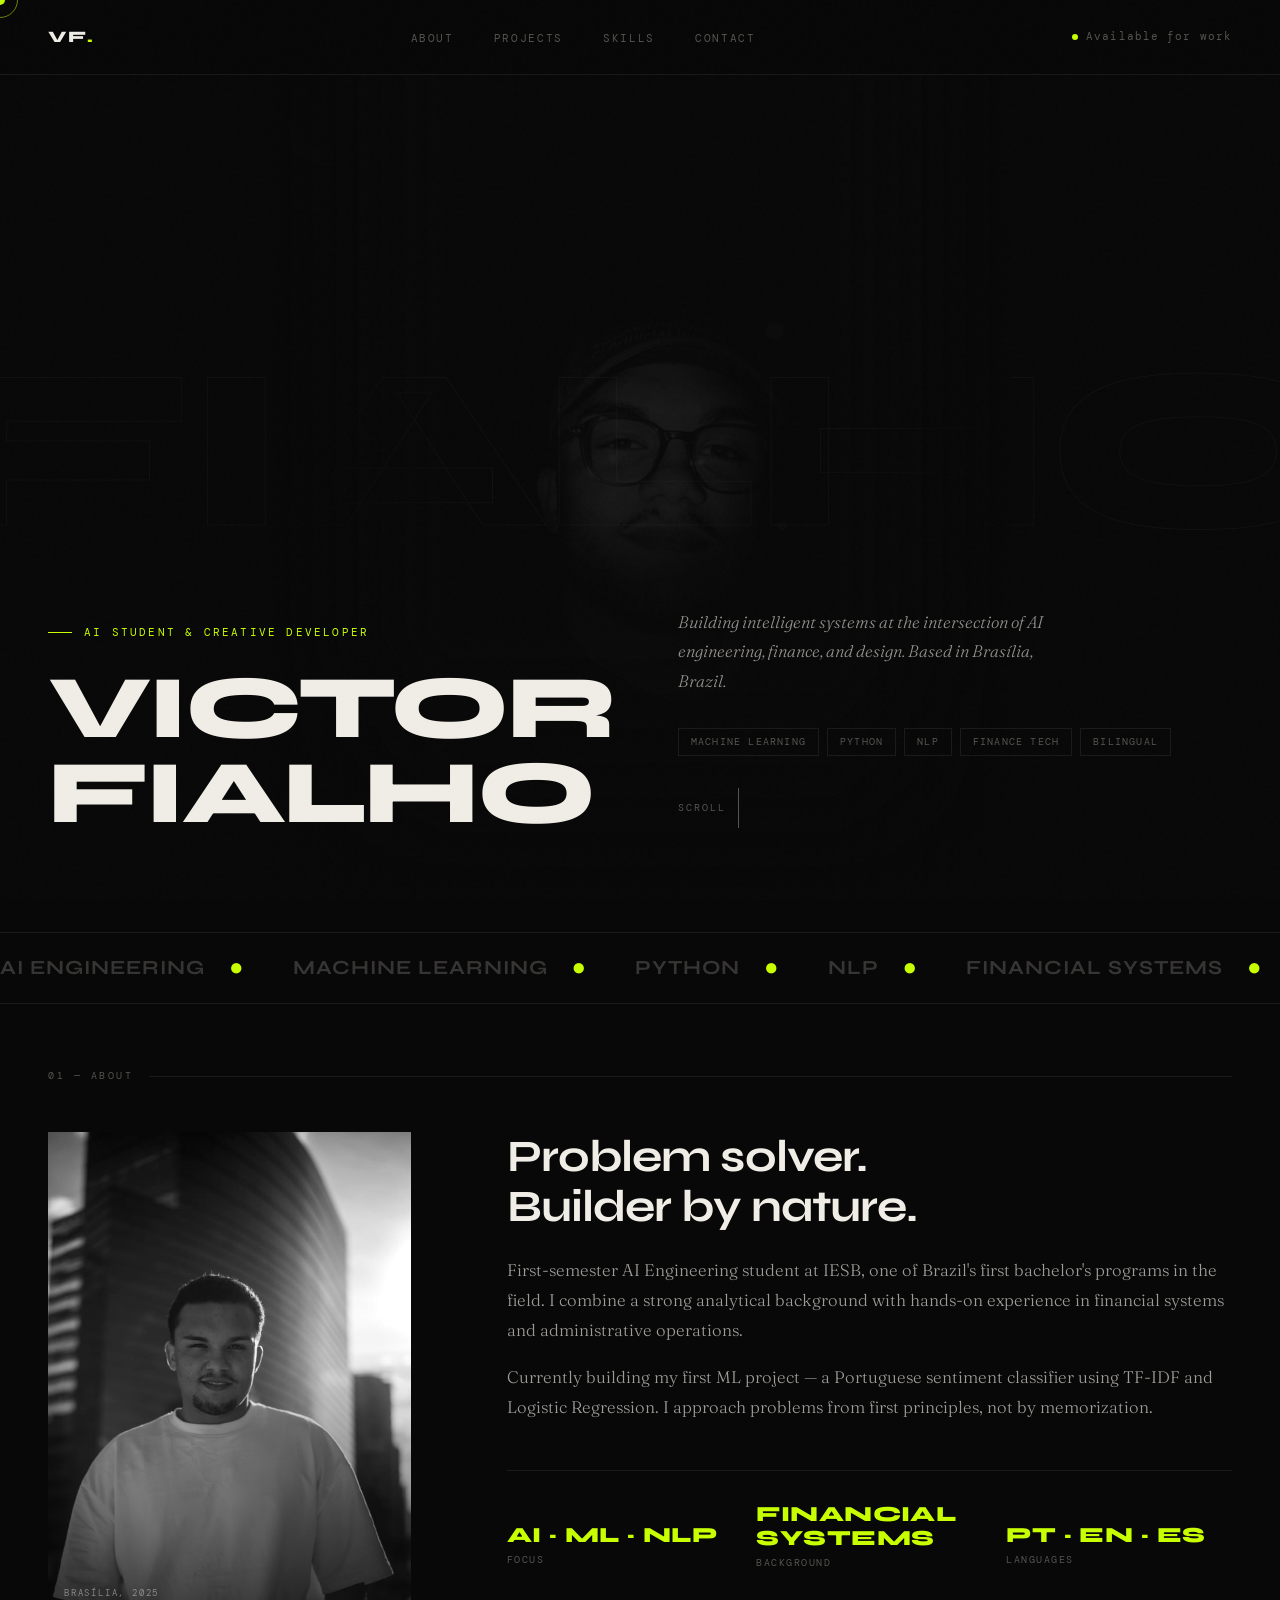
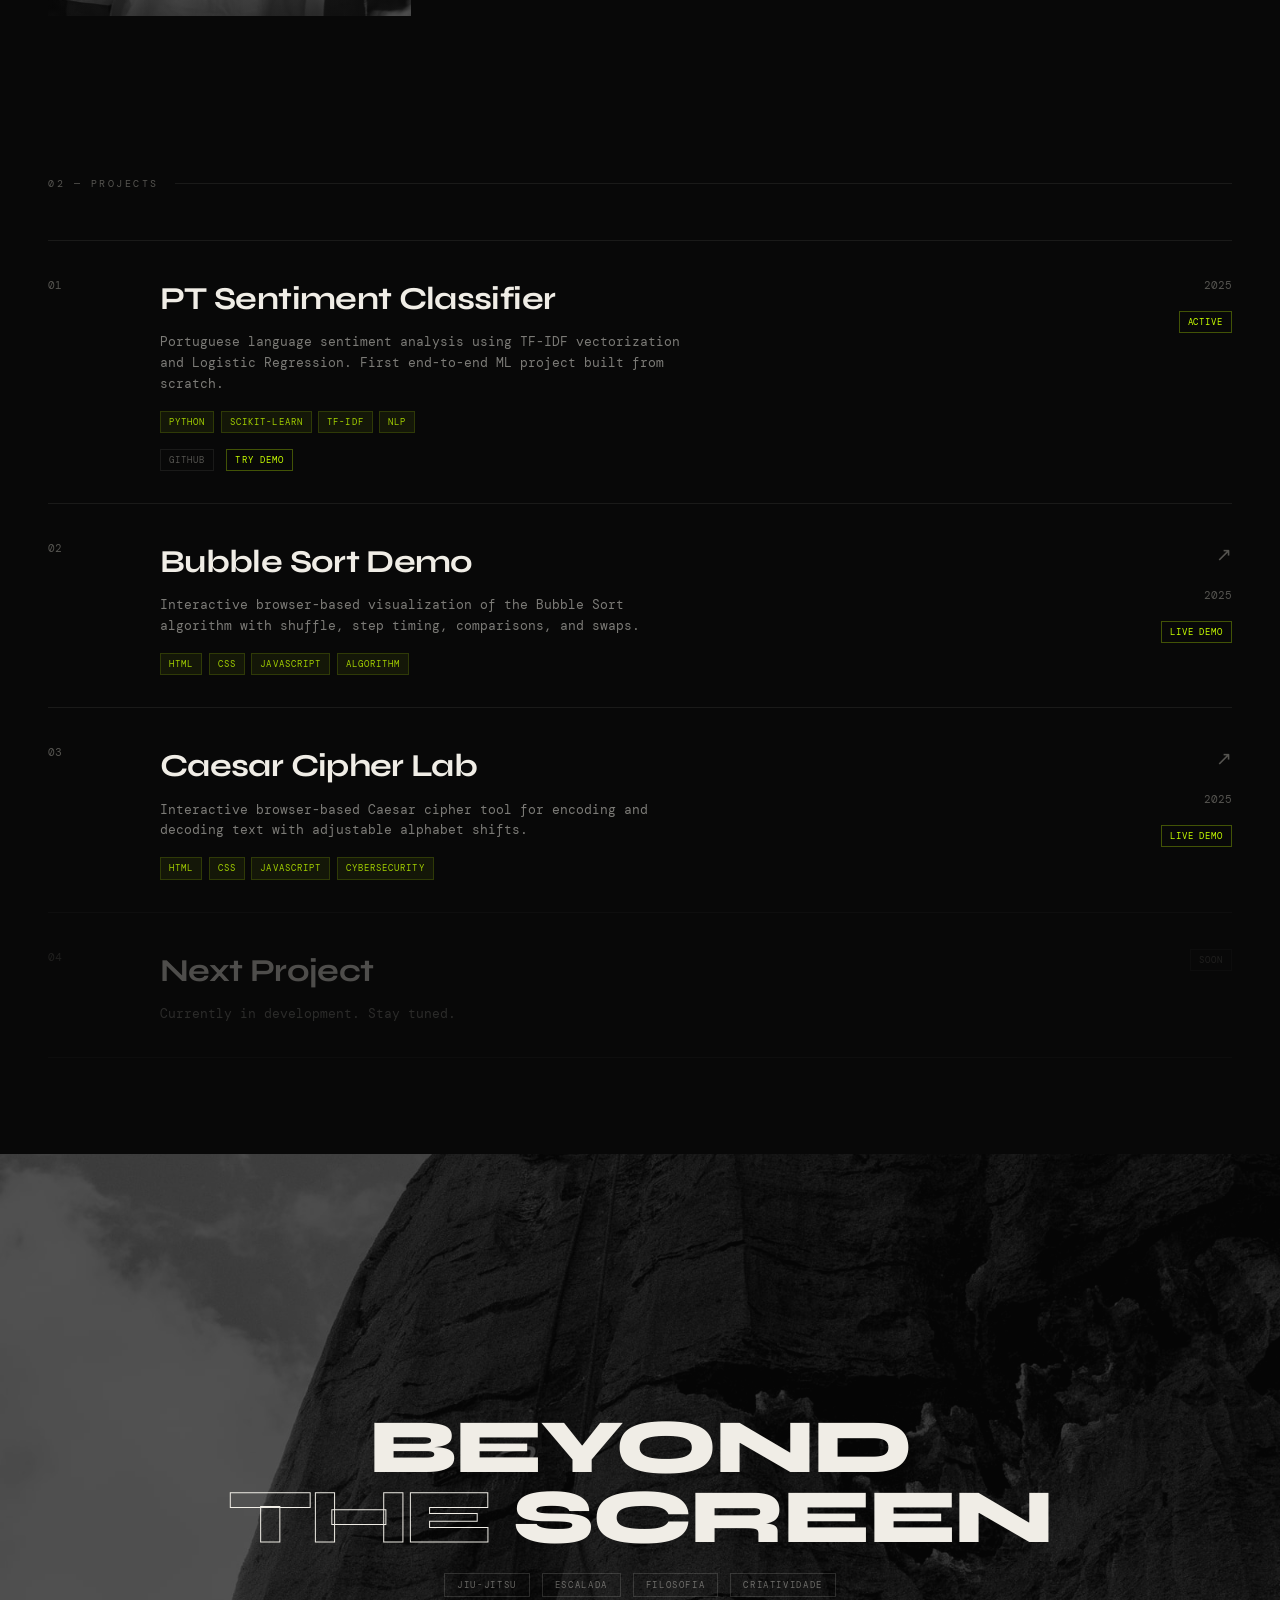
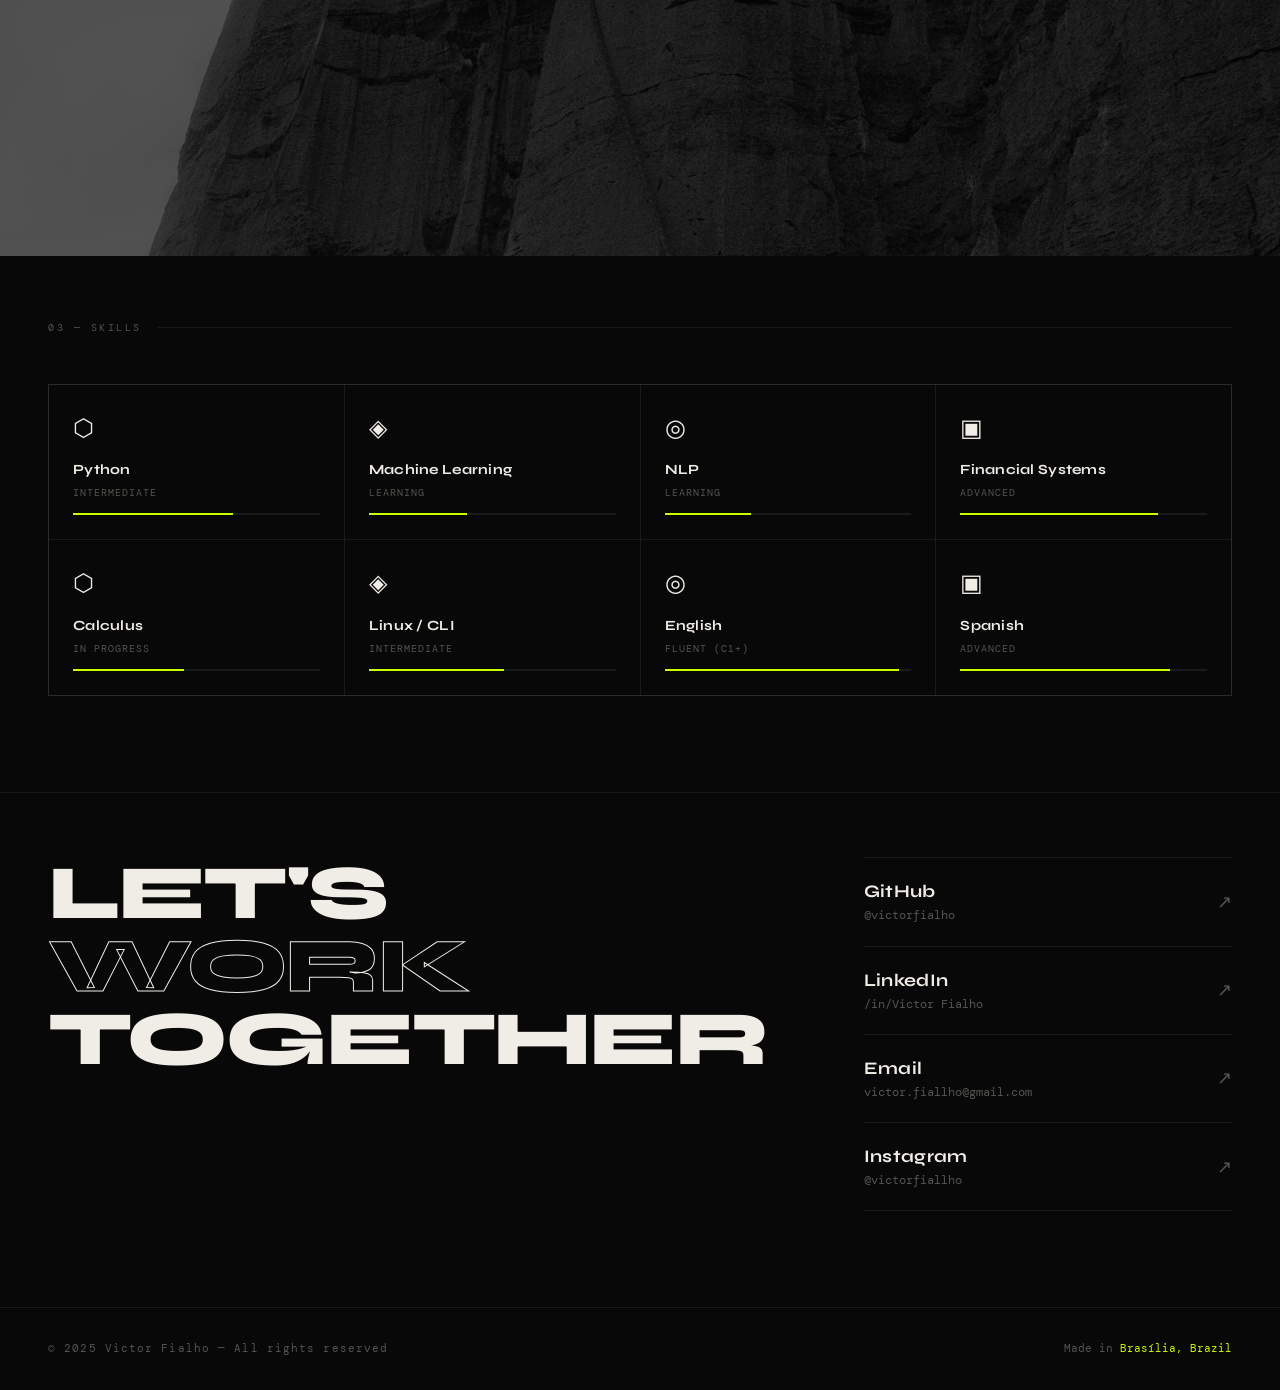
==== index.html @ 5114e97c "Fix mobile About: hide photo, fix stats to 3 columns" ====
<!DOCTYPE html>
<html lang="pt-BR">
<head>
  <meta charset="UTF-8" />
  <meta name="viewport" content="width=device-width, initial-scale=1.0" />
  <title>Victor Fialho — AI Engineer & Developer</title>
  <link rel="preconnect" href="https://fonts.googleapis.com">
  <link rel="preconnect" href="https://fonts.gstatic.com" crossorigin>
  <link href="https://fonts.googleapis.com/css2?family=Syne:wght@400;700;800&family=DM+Mono:ital,wght@0,300;0,400;1,300&family=Fraunces:opsz,wght@9..144,300;9..144,400&display=swap" rel="stylesheet">
  <style>
    :root {
      --black: #080808;
      --white: #f0ede6;
      --accent: #c8ff00;
      --accent-dim: #a3d000;
      --muted: #555450;
      --border: rgba(240,237,230,0.08);
      --card-bg: #111110;
    }
 
    *, *::before, *::after { box-sizing: border-box; margin: 0; padding: 0; }
 
    html { scroll-behavior: smooth; overflow-x: hidden; }

    body {
      background: var(--black);
      color: var(--white);
      font-family: 'DM Mono', monospace;
      font-size: 14px;
      line-height: 1.6;
      -webkit-font-smoothing: antialiased;
      overflow-x: hidden;
      cursor: none;
    }
    .cursor {
      position: fixed;
      width: 10px;
      height: 10px;
      background: var(--accent);
      border-radius: 50%;
      pointer-events: none;
      z-index: 9999;
      transform: translate(-50%, -50%);
      transition: transform 0.1s ease, width 0.2s ease, height 0.2s ease, opacity 0.2s ease;
      mix-blend-mode: difference;
    }
    .cursor-ring {
      position: fixed;
      width: 36px;
      height: 36px;
      border: 1px solid var(--accent);
      border-radius: 50%;
      pointer-events: none;
      z-index: 9998;
      transform: translate(-50%, -50%);
      transition: transform 0.15s ease, width 0.3s ease, height 0.3s ease, opacity 0.3s ease;
      opacity: 0.5;
    }
    body:has(a:hover) .cursor-ring,
    body:has(button:hover) .cursor-ring { width: 56px; height: 56px; opacity: 0.8; }
 
    a, button { cursor: none; }
 
    body::before {
      content: '';
      position: fixed;
      inset: 0;
      background-image: url("data:image/svg+xml,%3Csvg viewBox='0 0 256 256' xmlns='http://www.w3.org/2000/svg'%3E%3Cfilter id='noise'%3E%3CfeTurbulence type='fractalNoise' baseFrequency='0.9' numOctaves='4' stitchTiles='stitch'/%3E%3C/filter%3E%3Crect width='100%25' height='100%25' filter='url(%23noise)' opacity='0.04'/%3E%3C/svg%3E");
      pointer-events: none;
      z-index: 1000;
      opacity: 0.4;
    }
    nav {
      position: fixed;
      top: 0;
      left: 0;
      right: 0;
      z-index: 100;
      display: flex;
      justify-content: space-between;
      align-items: center;
      padding: 1.5rem 3rem;
      border-bottom: 1px solid var(--border);
      backdrop-filter: blur(20px);
      background: rgba(8,8,8,0.7);
    }
    .nav-logo {
      font-family: 'Syne', sans-serif;
      font-weight: 800;
      font-size: 1rem;
      letter-spacing: 0.08em;
      text-transform: uppercase;
      color: var(--white);
      text-decoration: none;
    }
    .nav-logo span { color: var(--accent); }
    .nav-links { display: flex; gap: 2.5rem; list-style: none; }
    .nav-links a {
      text-decoration: none;
      font-size: 11px;
      letter-spacing: 0.15em;
      text-transform: uppercase;
      color: var(--muted);
      transition: color 0.2s ease;
    }
    .nav-links a:hover { color: var(--white); }
    .nav-status {
      display: flex;
      align-items: center;
      gap: 0.5rem;
      font-size: 11px;
      letter-spacing: 0.1em;
      color: var(--muted);
    }
    .status-dot {
      width: 6px; height: 6px;
      background: var(--accent);
      border-radius: 50%;
      animation: pulse 2s infinite;
    }
    @keyframes pulse {
      0%, 100% { opacity: 1; }
      50% { opacity: 0.3; }
    }
    .hero {
      min-height: 100vh;
      display: flex;
      align-items: flex-end;
      padding: 0 3rem 4rem;
      position: relative;
      overflow: hidden;
    }
    .hero-bg-text {
      position: absolute;
      top: 50%;
      left: 50%;
      transform: translate(-50%, -50%);
      font-family: 'Syne', sans-serif;
      font-weight: 800;
      font-size: clamp(80px, 18vw, 280px);
      color: transparent;
      -webkit-text-stroke: 1px rgba(240,237,230,0.04);
      white-space: nowrap;
      pointer-events: none;
      user-select: none;
      letter-spacing: -0.02em;
    }
    .hero-grid {
      display: grid;
      grid-template-columns: 1fr 1fr;
      width: 100%;
      gap: 4rem;
      align-items: end;
    }
    .hero-eyebrow {
      font-size: 11px;
      letter-spacing: 0.2em;
      text-transform: uppercase;
      color: var(--accent);
      margin-bottom: 1.5rem;
      display: flex;
      align-items: center;
      gap: 0.75rem;
    }
    .hero-eyebrow::before {
      content: '';
      display: block;
      width: 24px;
      height: 1px;
      background: var(--accent);
    }
    .hero-title {
      font-family: 'Syne', sans-serif;
      font-weight: 800;
      font-size: clamp(48px, 7vw, 96px);
      line-height: 0.95;
      letter-spacing: -0.03em;
      text-transform: uppercase;
      animation: fadeUp 1s ease forwards;
    }
    .hero-title .line { display: block; overflow: hidden; }
    .hero-title .line span {
      display: block;
      animation: slideUp 0.8s cubic-bezier(0.16, 1, 0.3, 1) forwards;
      opacity: 0;
      transform: translateY(100%);
    }
    .hero-title .line:nth-child(1) span { animation-delay: 0.1s; }
    .hero-title .line:nth-child(2) span { animation-delay: 0.2s; }
    .hero-title .line:nth-child(3) span { animation-delay: 0.3s; }
    @keyframes slideUp {
      to { opacity: 1; transform: translateY(0); }
    }
    .hero-right {
      display: flex;
      flex-direction: column;
      justify-content: flex-end;
      gap: 2rem;
      padding-bottom: 0.5rem;
    }
    .hero-desc {
      font-family: 'Fraunces', serif;
      font-size: 1.05rem;
      line-height: 1.75;
      color: rgba(240,237,230,0.6);
      max-width: 380px;
      font-style: italic;
      font-weight: 300;
    }
    .hero-tags {
      display: flex;
      flex-wrap: wrap;
      gap: 0.5rem;
    }
    .tag {
      font-size: 10px;
      letter-spacing: 0.12em;
      text-transform: uppercase;
      padding: 5px 12px;
      border: 1px solid var(--border);
      color: var(--muted);
      transition: all 0.2s ease;
    }
    .tag:hover { border-color: var(--accent); color: var(--accent); }
    .hero-scroll {
      font-size: 10px;
      letter-spacing: 0.2em;
      text-transform: uppercase;
      color: var(--muted);
      display: flex;
      align-items: center;
      gap: 0.75rem;
    }
    .hero-scroll::after {
      content: '';
      display: block;
      width: 1px;
      height: 40px;
      background: var(--muted);
      animation: scrollLine 1.5s ease infinite alternate;
    }
    @keyframes scrollLine { to { height: 16px; opacity: 0.3; } }
    .divider {
      width: 100%;
      height: 1px;
      background: var(--border);
    }
    .section-label {
      font-size: 10px;
      letter-spacing: 0.25em;
      text-transform: uppercase;
      color: var(--muted);
      display: flex;
      align-items: center;
      gap: 1rem;
      padding: 0 3rem;
      margin: 4rem 0 3rem;
    }
    .section-label::after {
      content: '';
      flex: 1;
      height: 1px;
      background: var(--border);
    }
    .about {
      padding: 0 3rem 6rem;
      display: grid;
      grid-template-columns: 1fr 2fr;
      gap: 6rem;
      align-items: start;
    }
    .about-num {
      font-family: 'Syne', sans-serif;
      font-weight: 800;
      font-size: clamp(60px, 8vw, 120px);
      color: transparent;
      -webkit-text-stroke: 1px rgba(240,237,230,0.15);
      line-height: 1;
      letter-spacing: -0.04em;
    }
    .about-heading {
      font-family: 'Syne', sans-serif;
      font-weight: 700;
      font-size: clamp(28px, 3.5vw, 48px);
      line-height: 1.1;
      letter-spacing: -0.02em;
      margin-bottom: 1.5rem;
    }
    .about-text {
      font-family: 'Fraunces', serif;
      font-size: 1.05rem;
      line-height: 1.8;
      color: rgba(240,237,230,0.65);
      font-weight: 300;
      margin-bottom: 1rem;
    }
    .about-stats {
      display: grid;
      grid-template-columns: repeat(3, 1fr);
      gap: 1.5rem;
      margin-top: 3rem;
      padding-top: 2rem;
      border-top: 1px solid var(--border);
    }
    .stat-num {
      font-family: 'Syne', sans-serif;
      font-weight: 800;
      font-size: clamp(1rem, 1.8vw, 1.35rem);
      color: var(--accent);
      letter-spacing: 0.02em;
      text-transform: uppercase;
      line-height: 1.1;
      min-height: 2.8rem;
      display: flex;
      align-items: flex-end;
    }
    .stat-label {
      font-size: 10px;
      letter-spacing: 0.15em;
      text-transform: uppercase;
      color: var(--muted);
      margin-top: 4px;
    }
 
    .projects { padding: 0 3rem 6rem; }
    .project-list { display: flex; flex-direction: column; }
    .project-item {
      border-top: 1px solid var(--border);
      padding: 2rem 0;
      display: grid;
      grid-template-columns: 80px 1fr auto;
      gap: 2rem;
      align-items: start;
      transition: background 0.3s ease;
      cursor: pointer;
      text-decoration: none;
      color: inherit;
    }
    .project-item:last-child { border-bottom: 1px solid var(--border); }
    .project-item:hover .project-num { color: var(--accent); }
    .project-item:hover .project-title { letter-spacing: -0.01em; }
    .project-item:hover .project-arrow { transform: translate(4px, -4px); }
    .project-num {
      font-family: 'DM Mono', monospace;
      font-size: 11px;
      color: var(--muted);
      transition: color 0.2s ease;
      padding-top: 4px;
    }
    .project-title {
      font-family: 'Syne', sans-serif;
      font-weight: 700;
      font-size: clamp(20px, 2.5vw, 32px);
      letter-spacing: -0.02em;
      transition: letter-spacing 0.3s ease;
      margin-bottom: 0.5rem;
    }
    .project-desc {
      font-size: 13px;
      color: rgba(240,237,230,0.5);
      line-height: 1.6;
      max-width: 520px;
    }
    .project-tech {
      display: flex;
      flex-wrap: wrap;
      gap: 0.4rem;
      margin-top: 1rem;
    }
    .tech-badge {
      font-size: 9px;
      letter-spacing: 0.12em;
      text-transform: uppercase;
      padding: 3px 8px;
      background: rgba(200,255,0,0.06);
      border: 1px solid rgba(200,255,0,0.15);
      color: var(--accent-dim);
    }
    .project-right { display: flex; flex-direction: column; align-items: flex-end; gap: 1rem; padding-top: 4px; }
    .project-arrow {
      font-size: 1.2rem;
      transition: transform 0.3s cubic-bezier(0.16,1,0.3,1);
      color: var(--muted);
    }
    .project-year {
      font-size: 11px;
      color: var(--muted);
    }
    .project-status {
      font-size: 9px;
      letter-spacing: 0.1em;
      text-transform: uppercase;
      padding: 3px 8px;
      border: 1px solid var(--border);
      color: var(--muted);
    }
    .project-status.active {
      border-color: rgba(200,255,0,0.3);
      color: var(--accent);
    }
    .project-link {
      font-size: 9px;
      letter-spacing: 0.12em;
      text-transform: uppercase;
      padding: 3px 8px;
      border: 1px solid var(--border);
      color: var(--muted);
      text-decoration: none;
      transition: all 0.2s ease;
      display: inline-block;
    }
    .project-link:hover {
      border-color: var(--accent);
      color: var(--accent);
    }
    .project-link.demo {
      border-color: rgba(200,255,0,0.3);
      color: var(--accent);
    }
    .project-link.demo:hover {
      background: rgba(200,255,0,0.08);
    }
    .skills { padding: 0 3rem 6rem; }
    .skills-grid {
      display: grid;
      grid-template-columns: repeat(4, 1fr);
      gap: 1px;
      background: var(--border);
      border: 1px solid var(--border);
    }
    .skill-cell {
      background: var(--black);
      padding: 1.5rem;
      transition: background 0.2s ease;
    }
    .skill-cell:hover { background: var(--card-bg); }
    .skill-icon {
      font-size: 1.5rem;
      margin-bottom: 0.75rem;
      display: block;
    }
    .skill-name {
      font-family: 'Syne', sans-serif;
      font-weight: 700;
      font-size: 0.875rem;
      letter-spacing: 0.02em;
      margin-bottom: 0.25rem;
    }
    .skill-level {
      font-size: 10px;
      letter-spacing: 0.1em;
      text-transform: uppercase;
      color: var(--muted);
      margin-bottom: 0.75rem;
    }
    .skill-bar {
      height: 2px;
      background: rgba(240,237,230,0.08);
      position: relative;
      overflow: hidden;
    }
    .skill-bar-fill {
      position: absolute;
      left: 0; top: 0; bottom: 0;
      background: var(--accent);
      transition: width 1s cubic-bezier(0.16, 1, 0.3, 1);
    }
    .contact {
      padding: 4rem 3rem 6rem;
      border-top: 1px solid var(--border);
    }
    .contact-inner {
      display: grid;
      grid-template-columns: 1fr 1fr;
      gap: 6rem;
      align-items: start;
    }
    .contact-heading {
      font-family: 'Syne', sans-serif;
      font-weight: 800;
      font-size: clamp(40px, 6vw, 80px);
      line-height: 0.95;
      letter-spacing: -0.03em;
      text-transform: uppercase;
    }
    .contact-heading em {
      font-style: normal;
      -webkit-text-stroke: 1px var(--white);
      color: transparent;
    }
    .contact-links { display: flex; flex-direction: column; gap: 0; }
    .contact-link {
      display: flex;
      justify-content: space-between;
      align-items: center;
      padding: 1.25rem 0;
      border-bottom: 1px solid var(--border);
      text-decoration: none;
      color: inherit;
      transition: all 0.2s ease;
    }
    .contact-link:first-child { border-top: 1px solid var(--border); }
    .contact-link:hover .contact-link-label { color: var(--accent); }
    .contact-link:hover .contact-link-arrow { transform: translate(4px, -4px); }
    .contact-link-label {
      font-family: 'Syne', sans-serif;
      font-weight: 700;
      font-size: 1.1rem;
      letter-spacing: 0.02em;
      transition: color 0.2s ease;
    }
    .contact-link-handle {
      font-size: 12px;
      color: var(--muted);
    }
    .contact-link-arrow {
      font-size: 1.1rem;
      color: var(--muted);
      transition: transform 0.3s cubic-bezier(0.16,1,0.3,1);
    }
    footer {
      padding: 2rem 3rem;
      display: flex;
      justify-content: space-between;
      align-items: center;
      border-top: 1px solid var(--border);
    }
    .footer-copy {
      font-size: 11px;
      color: var(--muted);
      letter-spacing: 0.1em;
    }
    .footer-made {
      font-size: 11px;
      color: var(--muted);
    }
    .footer-made span { color: var(--accent); }
 
    /* MARQUEE */
    .marquee-wrap {
      overflow: hidden;
      border-top: 1px solid var(--border);
      border-bottom: 1px solid var(--border);
      padding: 1rem 0;
      margin: 2rem 0;
    }
    .marquee-track {
      display: flex;
      animation: marquee 20s linear infinite;
      white-space: nowrap;
    }
    .marquee-item {
      display: flex;
      align-items: center;
      gap: 1.5rem;
      padding-right: 3rem;
      font-family: 'Syne', sans-serif;
      font-weight: 700;
      font-size: clamp(14px, 2vw, 20px);
      letter-spacing: 0.05em;
      text-transform: uppercase;
      color: rgba(240,237,230,0.2);
    }
    .marquee-item .dot { color: var(--accent); font-size: 1.2em; }
    @keyframes marquee {
      from { transform: translateX(0); }
      to { transform: translateX(-50%); }
    }
    .fade-up {
      opacity: 0;
      transform: translateY(24px);
      transition: opacity 0.7s ease, transform 0.7s cubic-bezier(0.16,1,0.3,1);
    }
    .fade-up.visible { opacity: 1; transform: translateY(0); }
    @media (max-width: 768px) {
      nav { padding: 1.25rem 1.5rem; }
      .nav-links { display: none; }
      .nav-status { display: none; }
      .hero { padding: 0 1.5rem 3rem; min-height: 100vh; }
      .hero-bg-text { display: none; }
      .hero-grid { grid-template-columns: 1fr; gap: 2rem; }
      .hero-title { font-size: clamp(44px, 14vw, 80px); }
      .hero-desc { font-size: 0.95rem; max-width: 100%; }
      .about, .projects, .skills, .contact, footer { padding-left: 1.5rem; padding-right: 1.5rem; }
      .about { grid-template-columns: 1fr; gap: 2rem; }
      .about-left { display: none; }
      .about-stats { grid-template-columns: repeat(3, 1fr); gap: 1rem; }
      .skills-grid { grid-template-columns: repeat(2, 1fr); }
      .project-item { grid-template-columns: 40px 1fr; gap: 0.75rem; }
      .project-right { display: none; }
      .project-desc { font-size: 12px; }
      .contact-inner { grid-template-columns: 1fr; gap: 3rem; }
      .section-label { padding: 0 1.5rem; }
      footer { flex-direction: column; gap: 0.5rem; text-align: center; }
    }
 
    /* ── HERO PHOTO (DSC00181) ── */
    .hero-photo {
      position: absolute;
      left: 50%;
      transform: translateX(-50%);
      top: 0;
      bottom: 0;
      width: min(58vw, 760px);
      overflow: hidden;
      z-index: 0;
      pointer-events: none;
      --reveal-x: 50%;
      --reveal-y: 50%;
    }
    .hero-photo img {
      width: 100%;
      height: 100%;
      object-fit: cover;
      object-position: center top;
      filter: grayscale(100%) contrast(1.08);
      opacity: 0.11;
      mix-blend-mode: screen;
      transform: scale(1.02);
      transition: opacity 0.35s ease, filter 0.35s ease, transform 0.6s cubic-bezier(0.16,1,0.3,1);
      -webkit-mask-image: radial-gradient(circle 180px at var(--reveal-x) var(--reveal-y), #000 0%, rgba(0,0,0,0.88) 38%, rgba(0,0,0,0.18) 72%);
      mask-image: radial-gradient(circle 180px at var(--reveal-x) var(--reveal-y), #000 0%, rgba(0,0,0,0.88) 38%, rgba(0,0,0,0.18) 72%);
    }
    .hero.is-revealing .hero-photo img {
      filter: grayscale(12%) contrast(1.08) saturate(1.08);
      opacity: 0.42;
      transform: scale(1);
    }
    .hero-photo::after {
      content: '';
      position: absolute;
      inset: 0;
      background: linear-gradient(to right, var(--black) 0%, transparent 24%, transparent 76%, var(--black) 100%),
                  linear-gradient(to top, var(--black) 0%, transparent 30%);
    }
    .hero-grid { position: relative; z-index: 1; }
 
    /* ── ABOUT PHOTO (IMG_9146) ── */
    .about-left { position: relative; }
    .about-photo {
      position: relative;
      overflow: hidden;
      aspect-ratio: 3/4;
    }
    .about-photo img {
      width: 100%;
      height: 100%;
      object-fit: cover;
      object-position: center top;
      filter: grayscale(100%) contrast(1.1);
      transition: transform 0.9s cubic-bezier(0.16,1,0.3,1);
    }
    .about-photo:hover img { transform: scale(1.04); }
    .about-photo::after {
      content: '';
      position: absolute;
      inset: 0;
      background: linear-gradient(to top, rgba(8,8,8,0.65) 0%, transparent 55%);
      pointer-events: none;
    }
    .photo-caption {
      position: absolute;
      bottom: 1rem;
      left: 1rem;
      font-size: 9px;
      letter-spacing: 0.2em;
      text-transform: uppercase;
      color: rgba(240,237,230,0.45);
      z-index: 1;
    }
 
    /* ── CLIMB SECTION (DSC00506) ── */
    .climb-section {
      position: relative;
      height: 78vh;
      overflow: hidden;
      margin: 0;
    }
    .climb-section img {
      width: 100%;
      height: 100%;
      object-fit: cover;
      object-position: center 42%;
      filter: grayscale(100%) contrast(1.12);
      opacity: 0.32;
      transition: transform 1.2s cubic-bezier(0.16,1,0.3,1);
    }
    .climb-section:hover img { transform: scale(1.03); }
    .climb-overlay {
      position: absolute;
      inset: 0;
      display: flex;
      align-items: center;
      justify-content: center;
      flex-direction: column;
      gap: 1.25rem;
    }
    .climb-quote {
      font-family: 'Syne', sans-serif;
      font-weight: 800;
      font-size: clamp(40px, 6vw, 88px);
      letter-spacing: -0.03em;
      text-transform: uppercase;
      text-align: center;
      line-height: 0.92;
    }
    .climb-quote em {
      font-style: normal;
      -webkit-text-stroke: 1px var(--white);
      color: transparent;
    }
    .climb-tags {
      display: flex;
      gap: 0.75rem;
      flex-wrap: wrap;
      justify-content: center;
    }
    .climb-tag {
      font-size: 9px;
      letter-spacing: 0.18em;
      text-transform: uppercase;
      padding: 4px 12px;
      border: 1px solid rgba(240,237,230,0.15);
      color: rgba(240,237,230,0.4);
    }
 
    @media (max-width: 768px) {
      .climb-section { height: 58vh; }

      /* Hero photo: show statically on mobile, no mouse-reveal effect */
      .hero-photo {
        left: 0;
        transform: none;
        width: 100%;
      }
      .hero-photo img {
        opacity: 0.2;
        -webkit-mask-image: linear-gradient(to bottom, rgba(0,0,0,0.95) 0%, rgba(0,0,0,0.7) 55%, transparent 90%);
        mask-image: linear-gradient(to bottom, rgba(0,0,0,0.95) 0%, rgba(0,0,0,0.7) 55%, transparent 90%);
      }
      .hero-photo::after {
        background: linear-gradient(to bottom, transparent 30%, var(--black) 88%);
      }
    }

    /* ── HAMBURGER ── */
    .nav-hamburger {
      display: none;
      flex-direction: column;
      justify-content: center;
      gap: 5px;
      background: none;
      border: none;
      padding: 4px;
      z-index: 200;
    }
    .nav-hamburger span {
      display: block;
      width: 22px;
      height: 1px;
      background: var(--white);
      transition: transform 0.3s ease, opacity 0.3s ease;
    }
    .nav-hamburger.active span:nth-child(1) { transform: rotate(45deg) translate(4px, 4px); }
    .nav-hamburger.active span:nth-child(2) { opacity: 0; }
    .nav-hamburger.active span:nth-child(3) { transform: rotate(-45deg) translate(4px, -4px); }

    @media (max-width: 768px) {
      .nav-hamburger { display: flex; }
      .nav-links {
        display: flex !important;
        position: absolute;
        top: 100%;
        left: 0;
        right: 0;
        flex-direction: column;
        align-items: center;
        gap: 1.75rem;
        padding: 2rem 1.5rem;
        background: rgba(8,8,8,0.98);
        backdrop-filter: blur(20px);
        border-bottom: 1px solid var(--border);
        opacity: 0;
        pointer-events: none;
        transform: translateY(-6px);
        transition: opacity 0.25s ease, transform 0.25s ease;
      }
      .nav-links.open { opacity: 1; pointer-events: all; transform: translateY(0); }
      .nav-links a { font-size: 1rem !important; color: var(--white) !important; letter-spacing: 0.15em !important; }
    }

    /* ── DISABLE CUSTOM CURSOR ON TOUCH DEVICES ── */
    @media (pointer: coarse) {
      body, a, button { cursor: auto !important; }
      .cursor, .cursor-ring { display: none !important; }
    }

  </style>
</head>
<body>
 
  <div class="cursor" id="cursor"></div>
  <div class="cursor-ring" id="cursorRing"></div>
  <nav>
    <a href="#" class="nav-logo">VF<span>.</span></a>
    <ul class="nav-links">
      <li><a href="#about">About</a></li>
      <li><a href="#projects">Projects</a></li>
      <li><a href="#skills">Skills</a></li>
      <li><a href="#contact">Contact</a></li>
    </ul>
    <div class="nav-status">
      <div class="status-dot"></div>
      Available for work
    </div>
    <button class="nav-hamburger" id="navToggle" aria-label="Toggle menu">
      <span></span><span></span><span></span>
    </button>
  </nav>
  <section class="hero">
    <div class="hero-bg-text" aria-hidden="true">FIALHO</div>
    <div class="hero-photo" aria-hidden="true">
      <img src="DSC00181.jpeg" alt="">
    </div>
    <div class="hero-grid">
      <div class="hero-left">
        <p class="hero-eyebrow">AI Student & Creative Developer</p>
        <h1 class="hero-title">
          <span class="line"><span>Victor</span></span>
          <span class="line"><span>Fialho</span></span>
        </h1>
      </div>
      <div class="hero-right">
        <p class="hero-desc">
          Building intelligent systems at the intersection of AI engineering, finance, and design. Based in Brasília, Brazil.
        </p>
        <div class="hero-tags">
          <span class="tag">Machine Learning</span>
          <span class="tag">Python</span>
          <span class="tag">NLP</span>
          <span class="tag">Finance Tech</span>
          <span class="tag">Bilingual</span>
        </div>
        <div class="hero-scroll">Scroll</div>
      </div>
    </div>
  </section>
 
  <div class="marquee-wrap" aria-hidden="true">
    <div class="marquee-track">
      <div class="marquee-item">AI Engineering <span class="dot">●</span></div>
      <div class="marquee-item">Machine Learning <span class="dot">●</span></div>
      <div class="marquee-item">Python <span class="dot">●</span></div>
      <div class="marquee-item">NLP <span class="dot">●</span></div>
      <div class="marquee-item">Financial Systems <span class="dot">●</span></div>
      <div class="marquee-item">Brasília <span class="dot">●</span></div>
      <div class="marquee-item">IESB <span class="dot">●</span></div>
      <div class="marquee-item">AI Engineering <span class="dot">●</span></div>
      <div class="marquee-item">Machine Learning <span class="dot">●</span></div>
      <div class="marquee-item">Python <span class="dot">●</span></div>
      <div class="marquee-item">NLP <span class="dot">●</span></div>
      <div class="marquee-item">Financial Systems <span class="dot">●</span></div>
      <div class="marquee-item">Brasília <span class="dot">●</span></div>
      <div class="marquee-item">IESB <span class="dot">●</span></div>
    </div>
  </div>
   <div class="section-label fade-up" id="about">01 — About</div>
  <section class="about fade-up">
    <div class="about-left">
      <div class="about-photo">
        <img src="about-photo.jpeg" alt="Victor Fialho — Brasília" loading="lazy">
        <span class="photo-caption">Brasília, 2025</span>
      </div>
    </div>
    <div class="about-right">
      <h2 class="about-heading">Problem solver.<br>Builder by nature.</h2>
      <p class="about-text">
        First-semester AI Engineering student at IESB, one of Brazil's first bachelor's programs in the field. I combine a strong analytical background with hands-on experience in financial systems and administrative operations.
      </p>
      <p class="about-text">
        Currently building my first ML project — a Portuguese sentiment classifier using TF-IDF and Logistic Regression. I approach problems from first principles, not by memorization.
      </p>
      <div class="about-stats">
        <div>
          <div class="stat-num">AI · ML · NLP</div>
          <div class="stat-label">Focus</div>
        </div>
        <div>
          <div class="stat-num">Financial Systems</div>
          <div class="stat-label">Background</div>
        </div>
        <div>
          <div class="stat-num">PT · EN · ES</div>
          <div class="stat-label">Languages</div>
        </div>
      </div>
    </div>
  </section>
  <div class="section-label fade-up" id="projects">02 — Projects</div>
  <section class="projects fade-up">
    <div class="project-list">
 
      <div class="project-item">
        <div class="project-num">01</div>
        <div class="project-body">
          <h3 class="project-title">PT Sentiment Classifier</h3>
          <p class="project-desc">
            Portuguese language sentiment analysis using TF-IDF vectorization and Logistic Regression. First end-to-end ML project built from scratch.
          </p>
          <div class="project-tech">
            <span class="tech-badge">Python</span>
            <span class="tech-badge">scikit-learn</span>
            <span class="tech-badge">TF-IDF</span>
            <span class="tech-badge">NLP</span>
          </div>
          <div style="display: flex; gap: 0.75rem; margin-top: 1rem;">
            <a href="https://github.com/Victorfiallho" target="_blank" rel="noopener" class="project-link">GitHub</a>
            <a href="sentiment_classifier.html" target="_blank" rel="noopener" class="project-link demo">Try Demo</a>
          </div>
        </div>
        <div class="project-right">
          <span class="project-year">2025</span>
          <span class="project-status active">Active</span>
        </div>
      </div>
 
      <a class="project-item" href="bubble_sort_animation.html" target="_blank" rel="noopener">
        <div class="project-num">02</div>
        <div class="project-body">
          <h3 class="project-title">Bubble Sort Demo</h3>
          <p class="project-desc">
            Interactive browser-based visualization of the Bubble Sort algorithm with shuffle, step timing, comparisons, and swaps.
          </p>
          <div class="project-tech">
            <span class="tech-badge">HTML</span>
            <span class="tech-badge">CSS</span>
            <span class="tech-badge">JavaScript</span>
            <span class="tech-badge">Algorithm</span>
          </div>
        </div>
        <div class="project-right">
          <span class="project-arrow">↗</span>
          <span class="project-year">2025</span>
          <span class="project-status active">Live Demo</span>
        </div>
      </a>
 
      <a class="project-item" href="caesar_cipher.html" target="_blank" rel="noopener">
        <div class="project-num">03</div>
        <div class="project-body">
          <h3 class="project-title">Caesar Cipher Lab</h3>
          <p class="project-desc">
            Interactive browser-based Caesar cipher tool for encoding and decoding text with adjustable alphabet shifts.
          </p>
          <div class="project-tech">
            <span class="tech-badge">HTML</span>
            <span class="tech-badge">CSS</span>
            <span class="tech-badge">JavaScript</span>
            <span class="tech-badge">Cybersecurity</span>
          </div>
        </div>
        <div class="project-right">
          <span class="project-arrow">↗</span>
          <span class="project-year">2025</span>
          <span class="project-status active">Live Demo</span>
        </div>
      </a>

      <div class="project-item" style="opacity:0.3; pointer-events:none;">
        <div class="project-num">04</div>
        <div class="project-body">
          <h3 class="project-title">Next Project</h3>
          <p class="project-desc">Currently in development. Stay tuned.</p>
        </div>
        <div class="project-right">
          <span class="project-status">Soon</span>
        </div>
      </div>
 
    </div>
  </section>
 
  <div class="climb-section">
    <img src="DSC00506.jpeg" alt="Victor climbing">
    <div class="climb-overlay">
      <div class="climb-quote">Beyond<br><em>The</em> Screen</div>
      <div class="climb-tags">
        <span class="climb-tag">Jiu-Jitsu</span>
        <span class="climb-tag">Escalada</span>
        <span class="climb-tag">Filosofia</span>
        <span class="climb-tag">Criatividade</span>
      </div>
    </div>
  </div>
 
  <div class="section-label fade-up" id="skills">03 — Skills</div>
  <section class="skills fade-up">
    <div class="skills-grid">
      <div class="skill-cell">
        <span class="skill-icon">⬡</span>
        <div class="skill-name">Python</div>
        <div class="skill-level">Intermediate</div>
        <div class="skill-bar"><div class="skill-bar-fill" style="width:65%"></div></div>
      </div>
      <div class="skill-cell">
        <span class="skill-icon">◈</span>
        <div class="skill-name">Machine Learning</div>
        <div class="skill-level">Learning</div>
        <div class="skill-bar"><div class="skill-bar-fill" style="width:40%"></div></div>
      </div>
      <div class="skill-cell">
        <span class="skill-icon">◎</span>
        <div class="skill-name">NLP</div>
        <div class="skill-level">Learning</div>
        <div class="skill-bar"><div class="skill-bar-fill" style="width:35%"></div></div>
      </div>
      <div class="skill-cell">
        <span class="skill-icon">▣</span>
        <div class="skill-name">Financial Systems</div>
        <div class="skill-level">Advanced</div>
        <div class="skill-bar"><div class="skill-bar-fill" style="width:80%"></div></div>
      </div>
      <div class="skill-cell">
        <span class="skill-icon">⬡</span>
        <div class="skill-name">Calculus</div>
        <div class="skill-level">In Progress</div>
        <div class="skill-bar"><div class="skill-bar-fill" style="width:45%"></div></div>
      </div>
      <div class="skill-cell">
        <span class="skill-icon">◈</span>
        <div class="skill-name">Linux / CLI</div>
        <div class="skill-level">Intermediate</div>
        <div class="skill-bar"><div class="skill-bar-fill" style="width:55%"></div></div>
      </div>
      <div class="skill-cell">
        <span class="skill-icon">◎</span>
        <div class="skill-name">English</div>
        <div class="skill-level">Fluent (C1+)</div>
        <div class="skill-bar"><div class="skill-bar-fill" style="width:95%"></div></div>
      </div>
      <div class="skill-cell">
        <span class="skill-icon">▣</span>
        <div class="skill-name">Spanish</div>
        <div class="skill-level">Advanced</div>
        <div class="skill-bar"><div class="skill-bar-fill" style="width:85%"></div></div>
      </div>
    </div>
  </section>
  <section class="contact fade-up" id="contact">
    <div class="contact-inner">
      <div>
        <h2 class="contact-heading">Let's<br><em>Work</em><br>Together</h2>
      </div>
      <div class="contact-links">
        <a class="contact-link" href="https://github.com/Victorfiallho" target="_blank" rel="noopener">
          <div>
            <div class="contact-link-label">GitHub</div>
            <div class="contact-link-handle">@victorfialho</div>
          </div>
          <span class="contact-link-arrow">↗</span>
        </a>
        <a class="contact-link" href="https://www.linkedin.com/in/victor-fialho-9140b23b5/" target="_blank" rel="noopener">
          <div>
            <div class="contact-link-label">LinkedIn</div>
            <div class="contact-link-handle">/in/Victor Fialho</div>
          </div>
          <span class="contact-link-arrow">↗</span>
        </a>
        <a class="contact-link" href="mailto:victor.fiallho@gmail.com">
          <div>
            <div class="contact-link-label">Email</div>
            <div class="contact-link-handle">victor.fiallho@gmail.com</div>
          </div>
          <span class="contact-link-arrow">↗</span>
        </a>
        <a class="contact-link" href="https://www.instagram.com/victorfiallho" target="_blank" rel="noopener">
          <div>
            <div class="contact-link-label">Instagram</div>
            <div class="contact-link-handle">@victorfiallho</div>
          </div>
          <span class="contact-link-arrow">↗</span>
        </a>
      </div>
    </div>
  </section>
 
  <footer>
    <span class="footer-copy">© 2025 Victor Fialho — All rights reserved</span>
    <span class="footer-made">Made in <span>Brasília, Brazil</span></span>
  </footer>
 
  <script>
    // Hamburger nav
    const navToggle = document.getElementById('navToggle');
    const navLinks = document.querySelector('.nav-links');
    navToggle.addEventListener('click', () => {
      navLinks.classList.toggle('open');
      navToggle.classList.toggle('active');
    });
    navLinks.querySelectorAll('a').forEach(link => {
      link.addEventListener('click', () => {
        navLinks.classList.remove('open');
        navToggle.classList.remove('active');
      });
    });

    // Custom cursor — only on pointer:fine (mouse) devices
    if (window.matchMedia('(pointer: fine)').matches) {
      const cursor = document.getElementById('cursor');
      const ring = document.getElementById('cursorRing');
      const hero = document.querySelector('.hero');
      const heroPhoto = document.querySelector('.hero-photo');
      let mx = 0, my = 0, rx = 0, ry = 0;
      document.addEventListener('mousemove', e => { mx = e.clientX; my = e.clientY; });
      hero.addEventListener('mousemove', e => {
        const bounds = heroPhoto.getBoundingClientRect();
        const x = ((e.clientX - bounds.left) / bounds.width) * 100;
        const y = ((e.clientY - bounds.top) / bounds.height) * 100;
        hero.classList.add('is-revealing');
        heroPhoto.style.setProperty('--reveal-x', `${x}%`);
        heroPhoto.style.setProperty('--reveal-y', `${y}%`);
      });
      hero.addEventListener('mouseleave', () => {
        hero.classList.remove('is-revealing');
      });
      function animateCursor() {
        cursor.style.left = mx + 'px';
        cursor.style.top = my + 'px';
        rx += (mx - rx) * 0.12;
        ry += (my - ry) * 0.12;
        ring.style.left = rx + 'px';
        ring.style.top = ry + 'px';
        requestAnimationFrame(animateCursor);
      }
      animateCursor();
    }
 
    const observer = new IntersectionObserver(entries => {
      entries.forEach(e => { if (e.isIntersecting) e.target.classList.add('visible'); });
    }, { threshold: 0.1 });
    document.querySelectorAll('.fade-up').forEach(el => observer.observe(el));
 
    const skillObserver = new IntersectionObserver(entries => {
      entries.forEach(e => {
        if (e.isIntersecting) {
          e.target.querySelectorAll('.skill-bar-fill').forEach(bar => {
            const w = bar.style.width;
            bar.style.width = '0';
            setTimeout(() => { bar.style.width = w; }, 100);
          });
        }
      });
    }, { threshold: 0.3 });
    document.querySelectorAll('.skills').forEach(el => skillObserver.observe(el));
  </script>
</body>
</html>
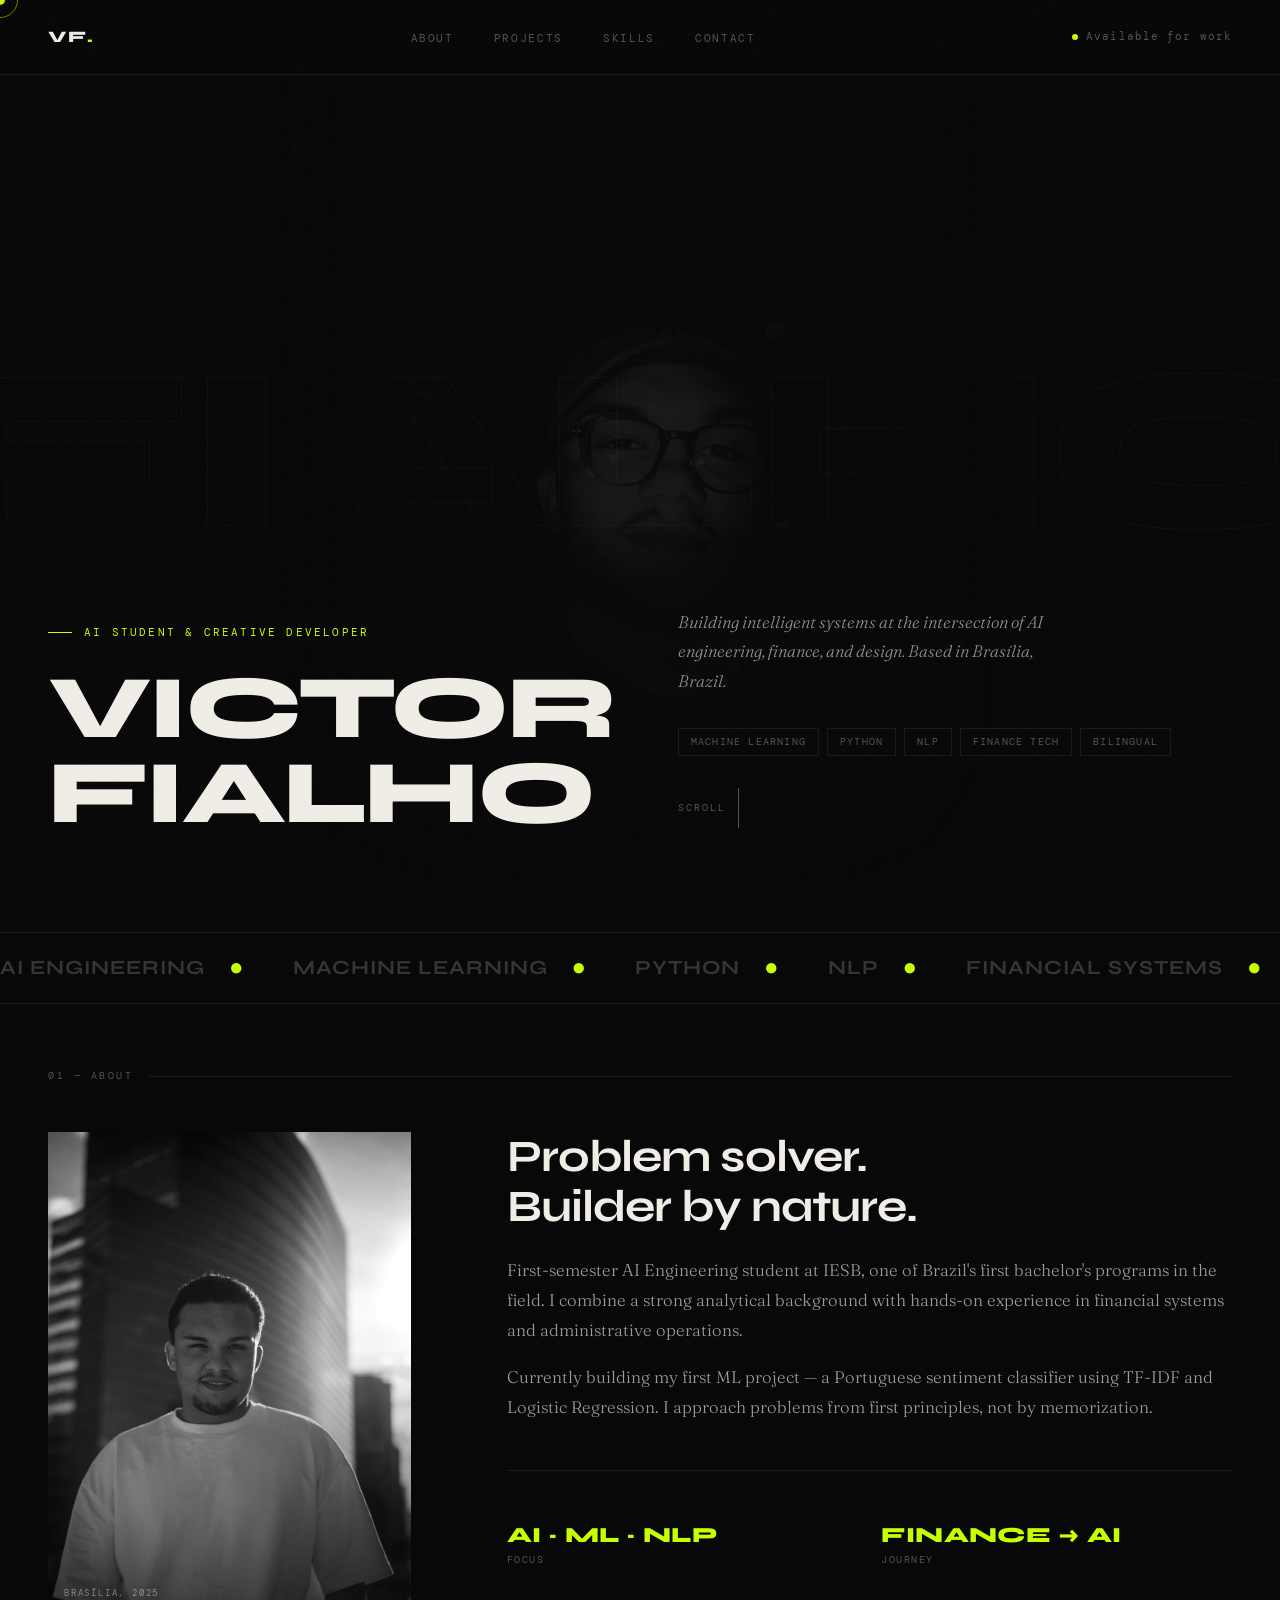
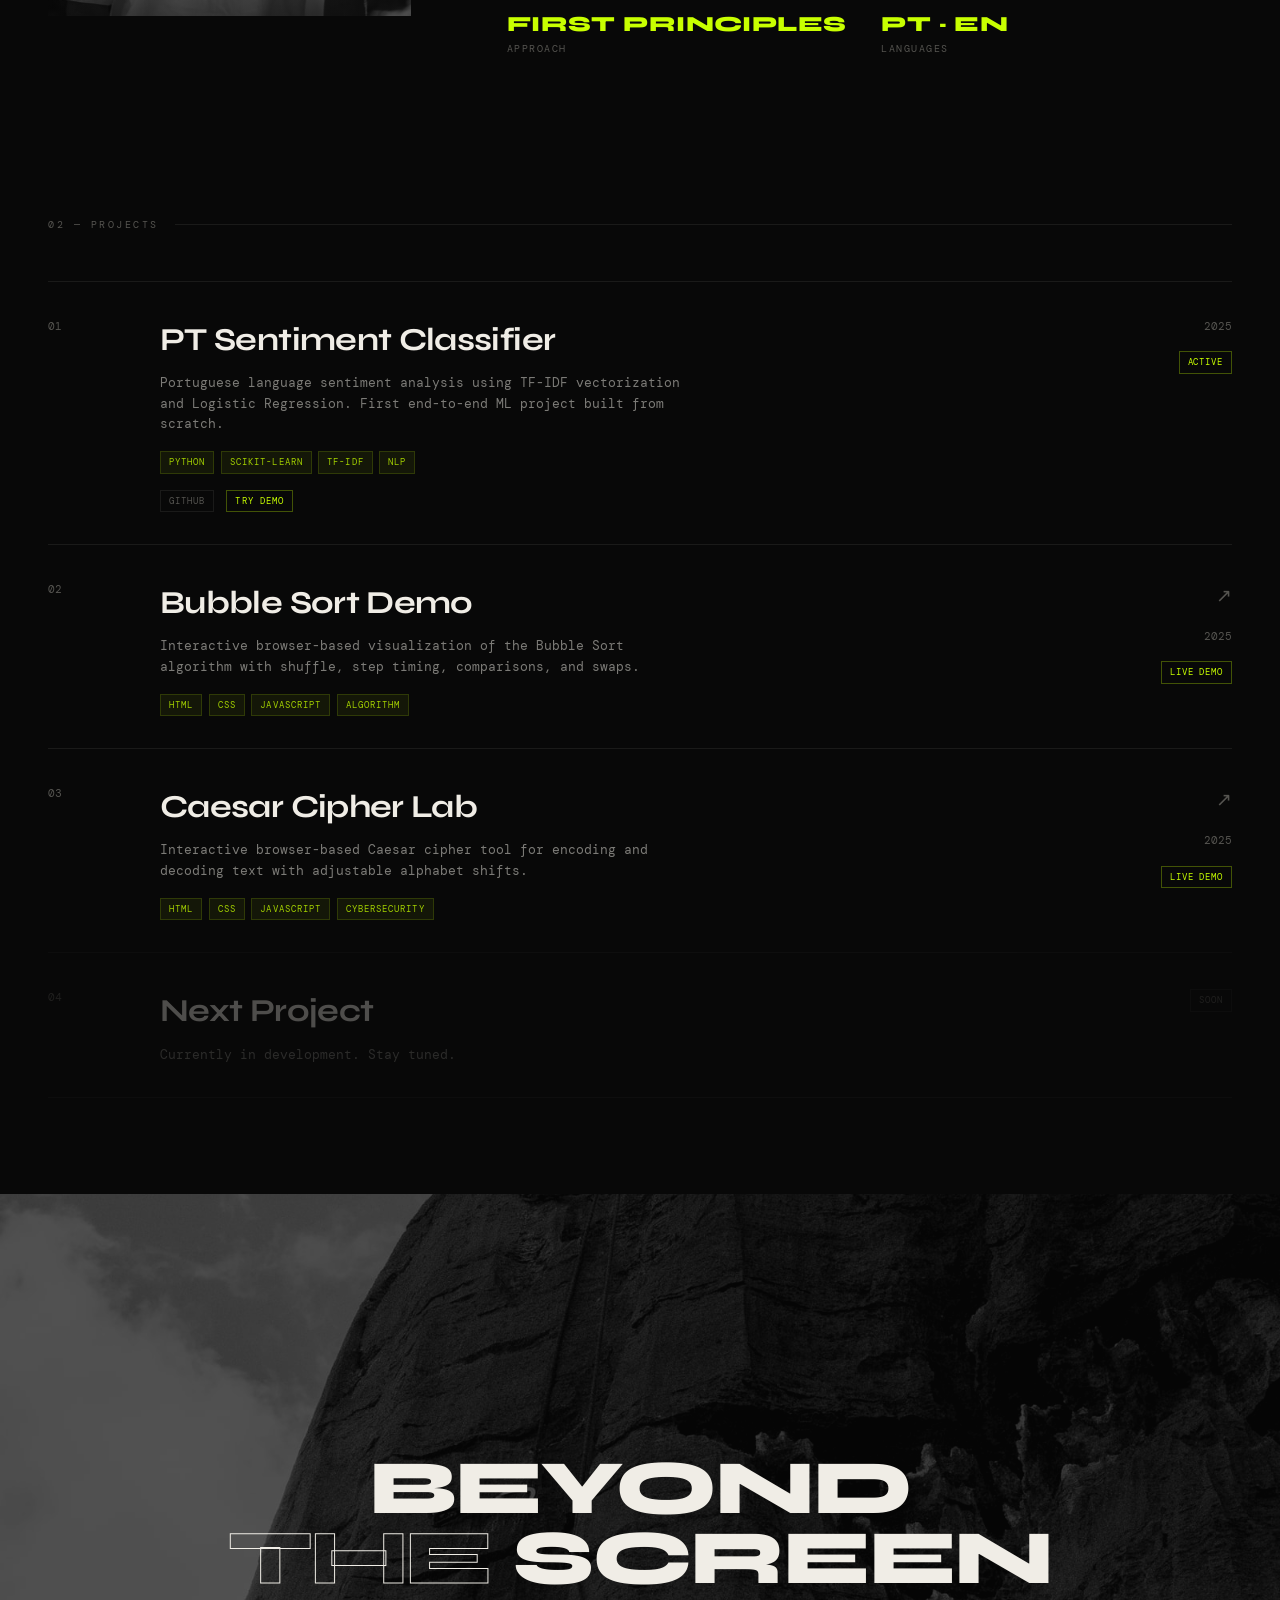
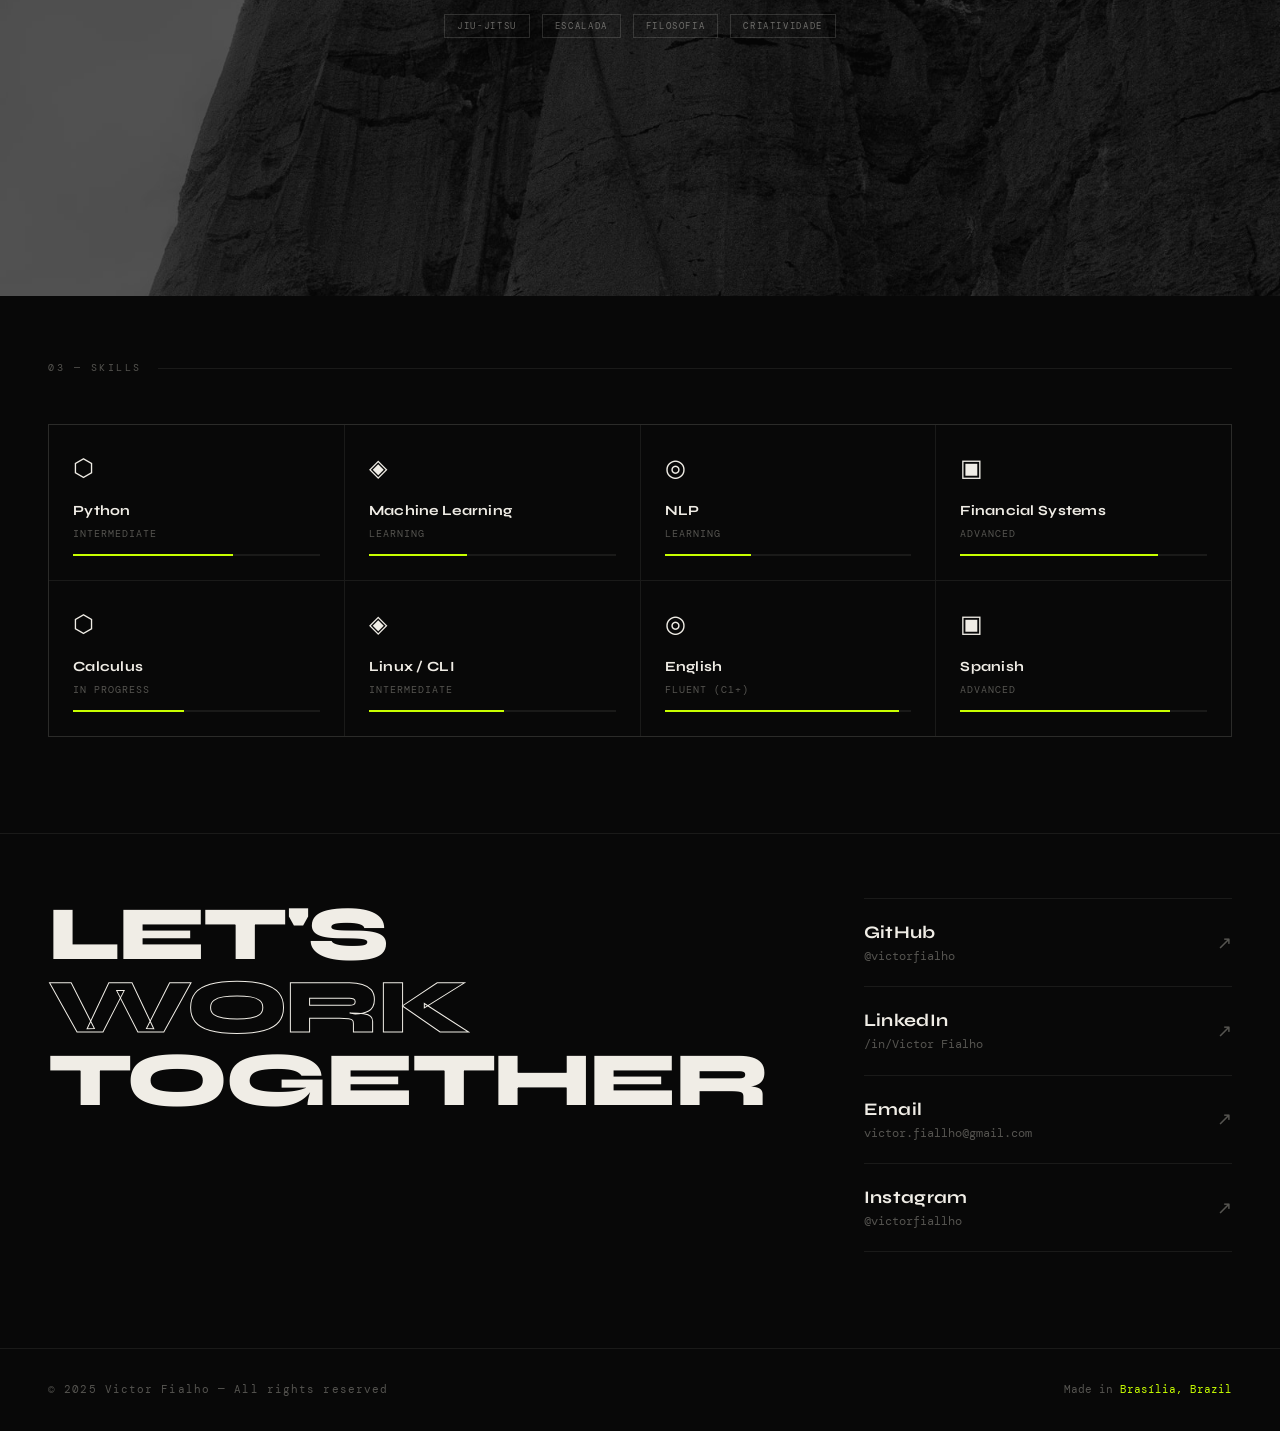
==== commit be082545: "Update about stats: 4 authentic items in 2x2 grid" ====
--- a/index.html
+++ b/index.html
@@ -296,7 +296,7 @@
     }
     .about-stats {
       display: grid;
-      grid-template-columns: repeat(3, 1fr);
+      grid-template-columns: repeat(2, 1fr);
       gap: 1.5rem;
       margin-top: 3rem;
       padding-top: 2rem;
@@ -547,6 +547,7 @@
     .marquee-track {
       display: flex;
       animation: marquee 20s linear infinite;
+      will-change: transform;
       white-space: nowrap;
     }
     .marquee-item {
@@ -583,13 +584,16 @@
       .hero-desc { font-size: 0.95rem; max-width: 100%; }
       .about, .projects, .skills, .contact, footer { padding-left: 1.5rem; padding-right: 1.5rem; }
       .about { grid-template-columns: 1fr; gap: 2rem; }
-      .about-left { display: none; }
-      .about-stats { grid-template-columns: repeat(3, 1fr); gap: 1rem; }
+      .about-photo { aspect-ratio: 1/1; max-height: 320px; }
+      .about-stats { grid-template-columns: repeat(2, 1fr); gap: 1rem; }
       .skills-grid { grid-template-columns: repeat(2, 1fr); }
       .project-item { grid-template-columns: 40px 1fr; gap: 0.75rem; }
       .project-right { display: none; }
       .project-desc { font-size: 12px; }
-      .contact-inner { grid-template-columns: 1fr; gap: 3rem; }
+      .marquee-track { animation-duration: 8s; }
+      .contact { padding-top: 2.5rem; padding-bottom: 4rem; }
+      .contact-inner { grid-template-columns: 1fr; gap: 1.5rem; }
+      .contact-heading { font-size: 2rem; line-height: 1.1; }
       .section-label { padding: 0 1.5rem; }
       footer { flex-direction: column; gap: 0.5rem; text-align: center; }
     }
@@ -886,11 +890,15 @@
           <div class="stat-label">Focus</div>
         </div>
         <div>
-          <div class="stat-num">Financial Systems</div>
-          <div class="stat-label">Background</div>
+          <div class="stat-num">Finance → AI</div>
+          <div class="stat-label">Journey</div>
         </div>
         <div>
-          <div class="stat-num">PT · EN · ES</div>
+          <div class="stat-num">First Principles</div>
+          <div class="stat-label">Approach</div>
+        </div>
+        <div>
+          <div class="stat-num">PT · EN</div>
           <div class="stat-label">Languages</div>
         </div>
       </div>
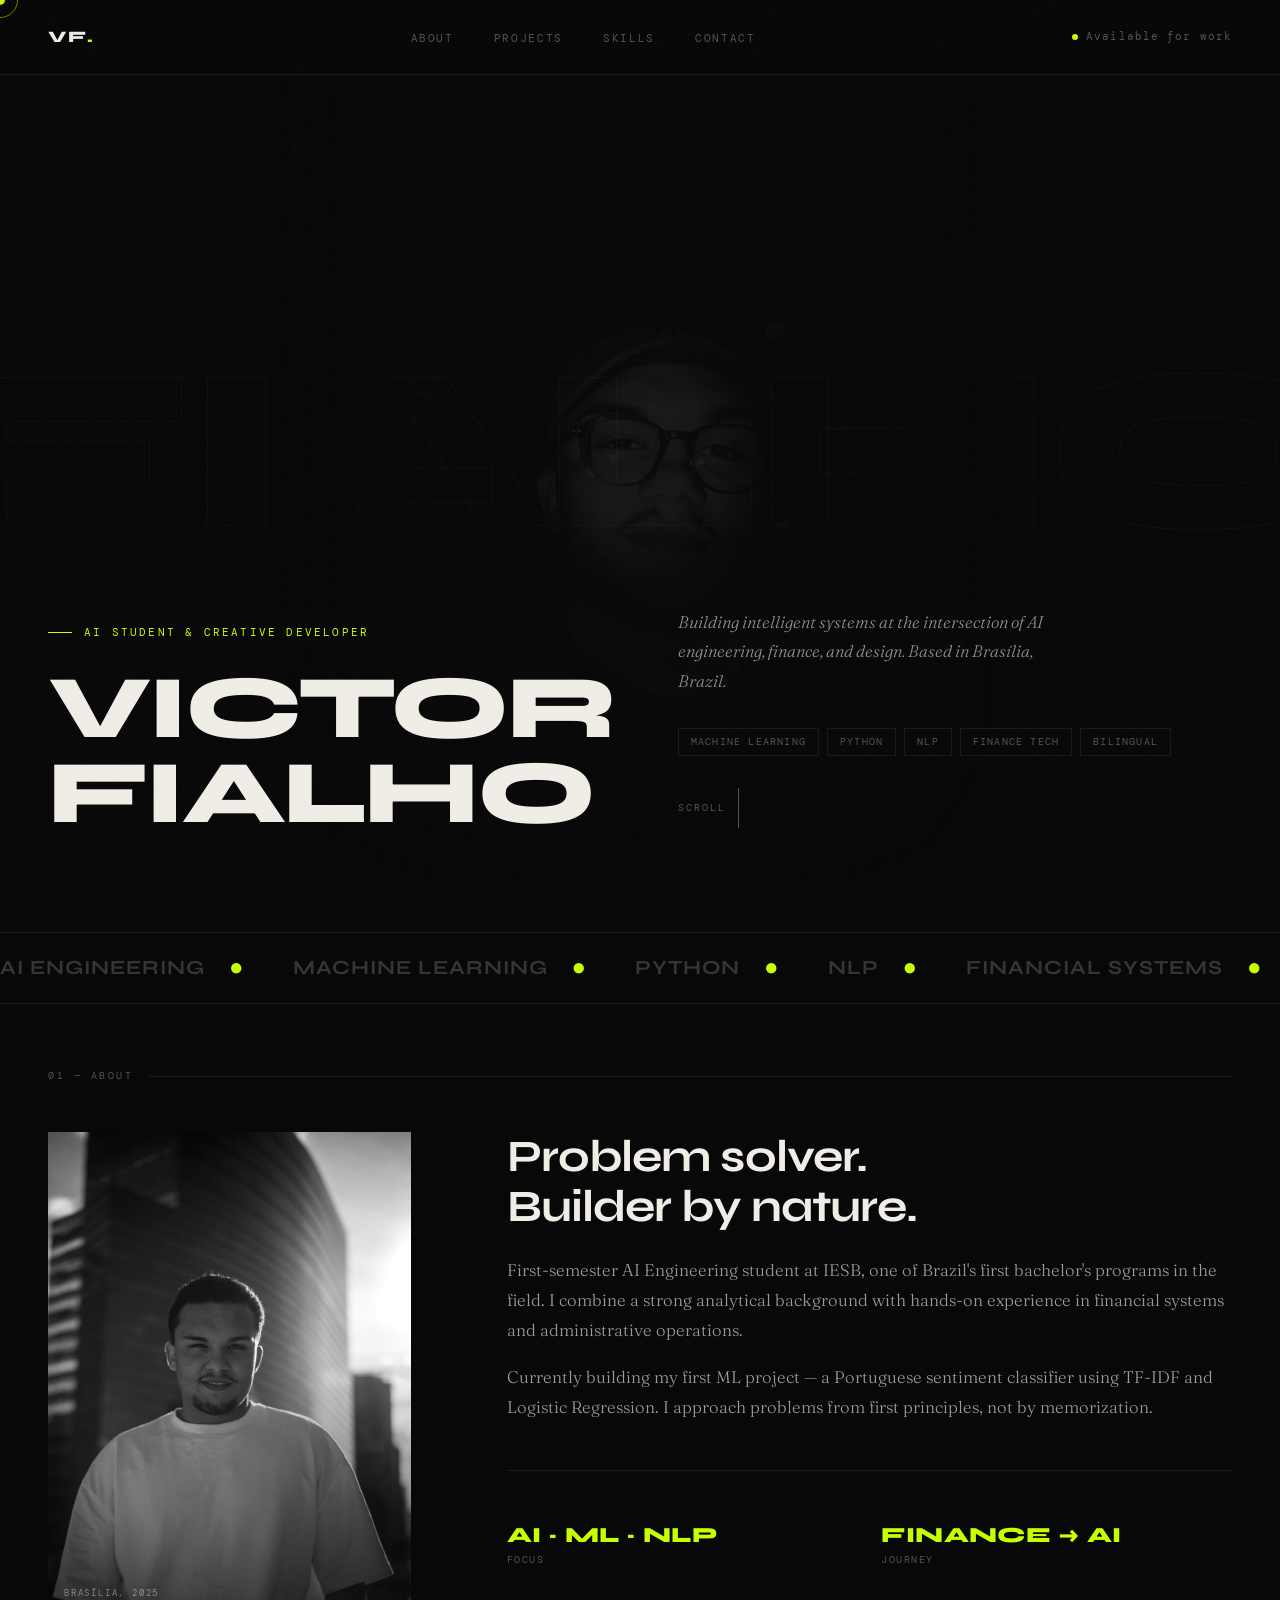
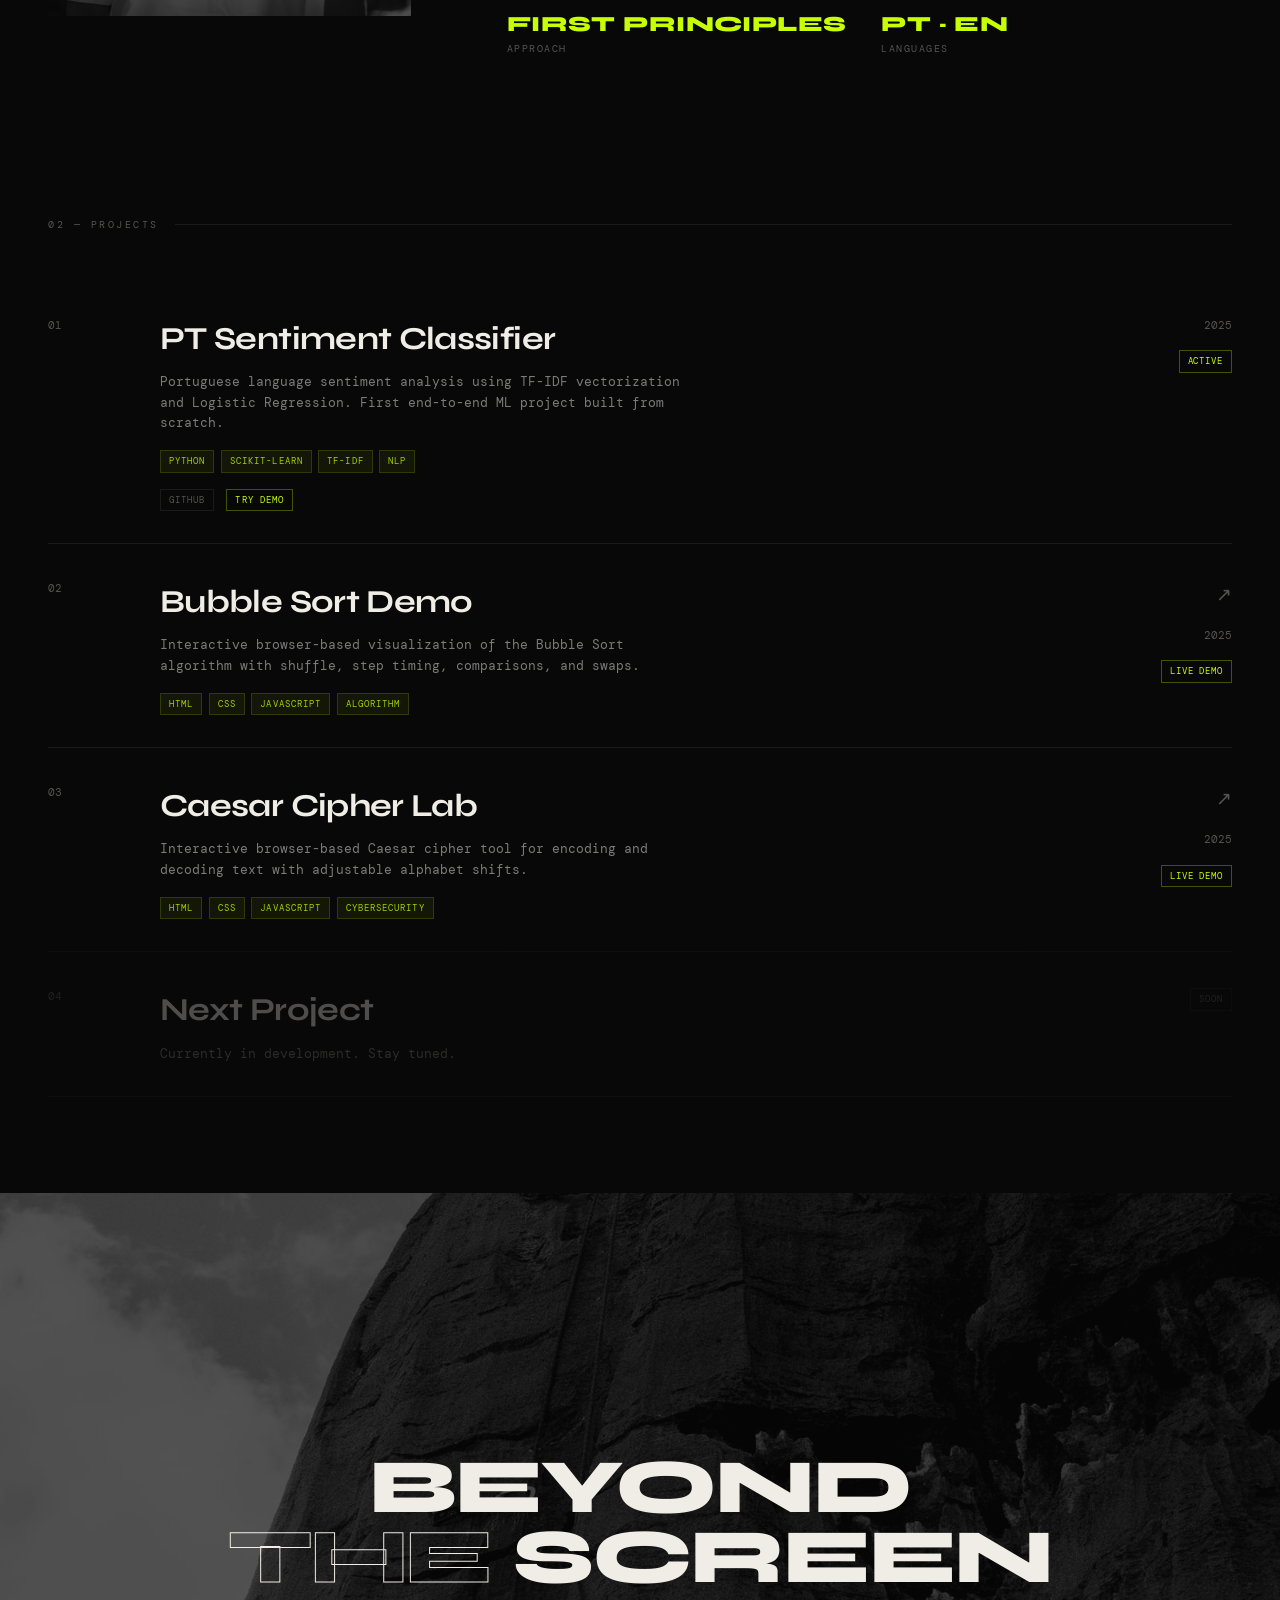
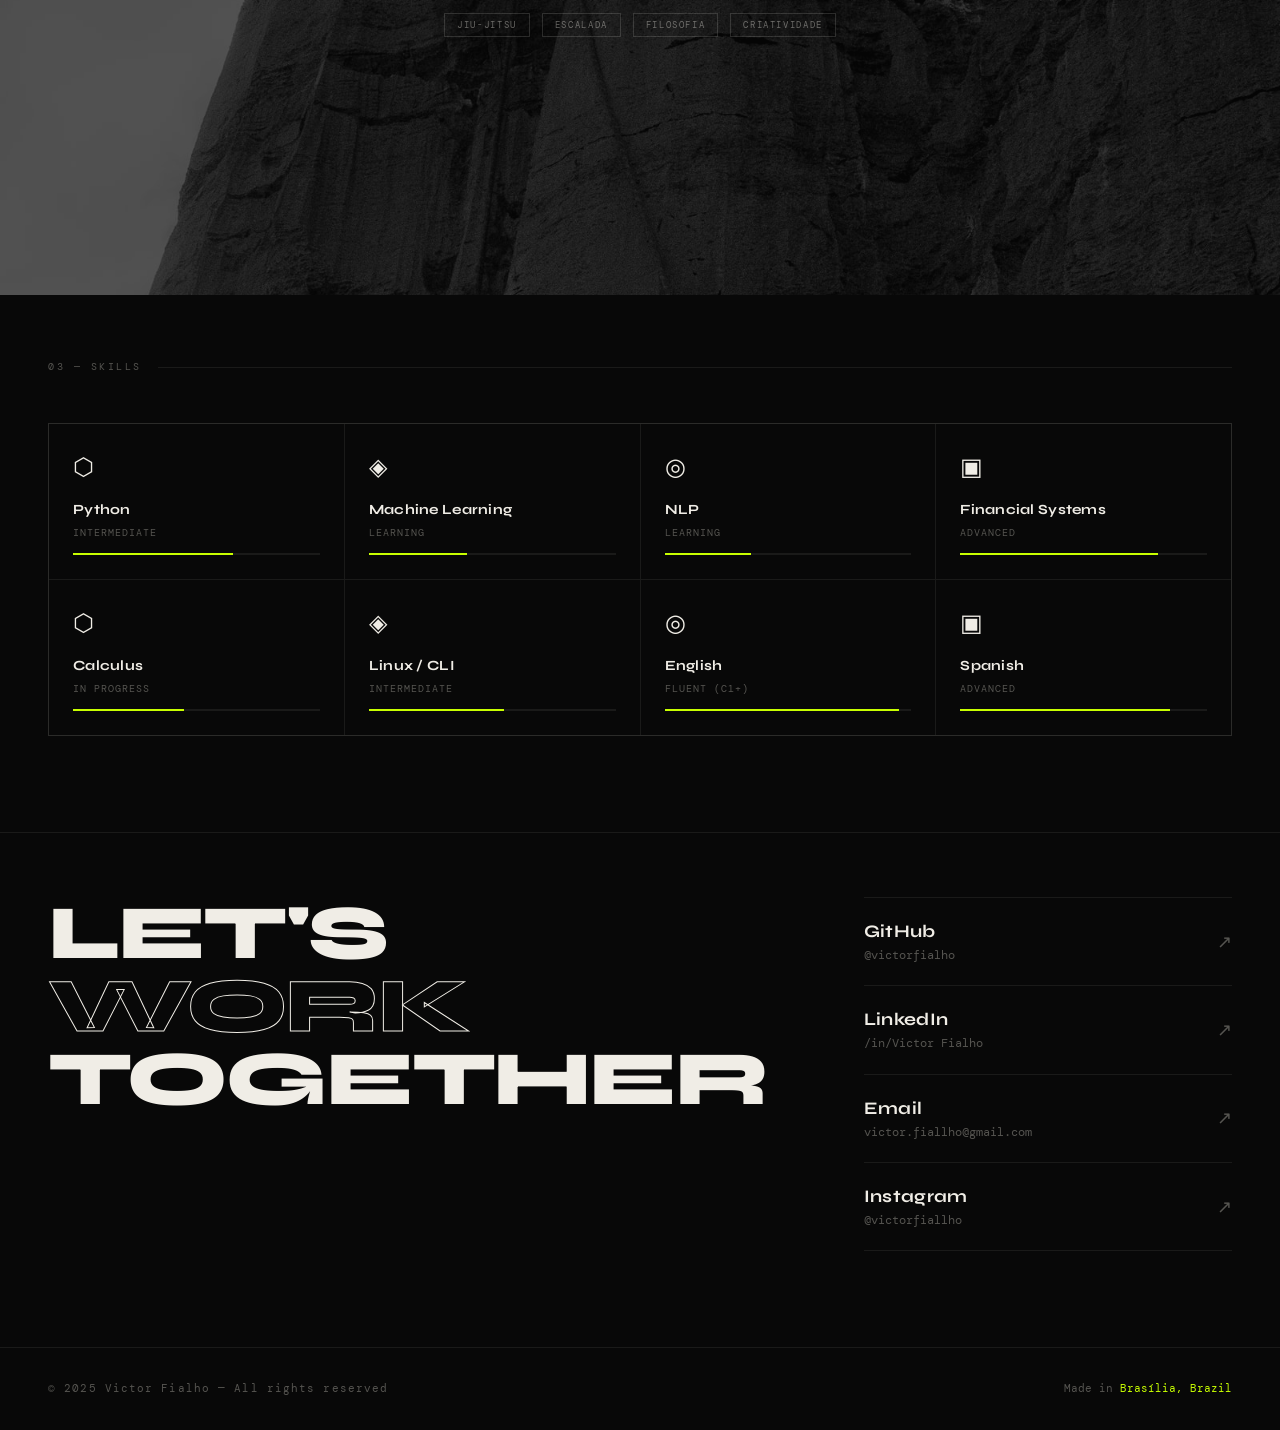
==== commit 41087e04: "Remove double border on first project item" ====
--- a/index.html
+++ b/index.html
@@ -336,6 +336,7 @@
       text-decoration: none;
       color: inherit;
     }
+    .project-item:first-child { border-top: none; }
     .project-item:last-child { border-bottom: 1px solid var(--border); }
     .project-item:hover .project-num { color: var(--accent); }
     .project-item:hover .project-title { letter-spacing: -0.01em; }
@@ -589,6 +590,7 @@
       .skills-grid { grid-template-columns: repeat(2, 1fr); }
       .project-item { grid-template-columns: 40px 1fr; gap: 0.75rem; }
       .project-right { display: none; }
+      .project-title { font-size: 1rem; }
       .project-desc { font-size: 12px; }
       .marquee-track { animation-duration: 8s; }
       .contact { padding-top: 2.5rem; padding-bottom: 4rem; }
